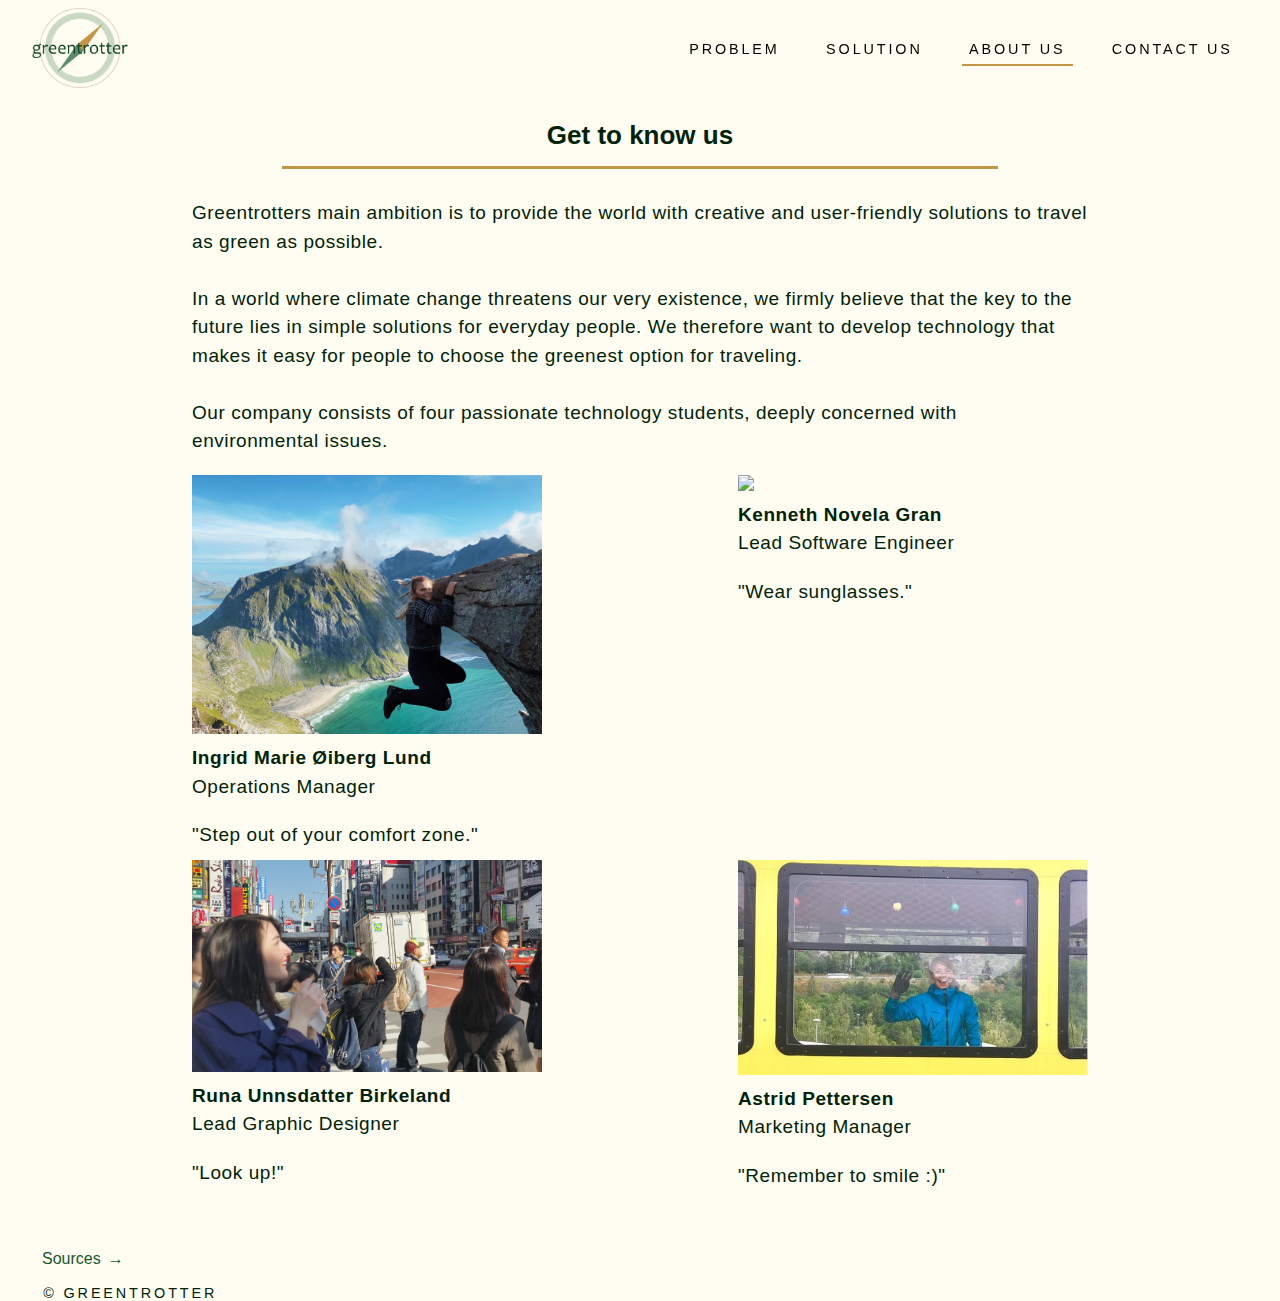
==== aboutUs.html @ f2b3f506 "travel tip update" ====
<!DOCTYPE html>
<html>
<head>
	<title>About us</title>
	<link rel="stylesheet" type="text/css" href="stylesheet.css">
</head>
<body>

	<!-- NAV BAR -->
	<header>
		<h1 class="logo"><a href="index.html"><img height="80px" src="Pictures/Logo.png" 
			alt="The Greentrotter logo, a compass with the name."></a></h1>
    	<input type="checkbox" id="nav-hamburger" class="nav-hamburger">
    	<nav>
      	 	<ul>
            	<li><a href="problem.html">Problem</a></li>
            	<li><a href="solution.html">Solution</a></li>
            	<li><a href="aboutUs.html" class="position">About us</a></li>
            	<li><a href="contactUs.html">Contact us</a></li>
        	</ul>
    	</nav>
    	<label for="nav-hamburger" class="nav-hamburger-label">
        	<span>Menu</span>
    	</label>
	</header>

	<!-- MAIN CONTENT -->
	<main>
		<div id="content">

			<div class="contentBlock">
				<h1>Get to know us</h1>
				<p>Greentrotters main ambition is to provide the world with creative and user-friendly 
					solutions to travel as green as possible. 
					<br><br>
					In a world where climate change threatens our very existence, 
					we firmly believe that the key to the future lies in simple solutions for everyday people. 
					We therefore want to develop technology that makes it easy for people to choose the greenest option for traveling. 
					<br><br>
					Our company consists of four passionate technology students, 
					deeply concerned with environmental issues. 
					<div class="flexRow">
						<div class="flexColumn widthAboutUs">
							<img src="Pictures/Ingrid.jpg">
							<p><b>Ingrid Marie Øiberg Lund</b><br>Operations Manager</p>
							<p>"Step out of your comfort zone."</p>
							<!--<p>Ingrid Marie Øiberg Lund is our manager. Her main assets are interpersonal communication and personalized leadership. She also has the general overview of the company. </p> -->
						</div>
						<div class="flexColumn widthAboutUs">
							<img src="Pictures/Kenneth.jpg">
							<p><b>Kenneth Novela Gran</b><br>Lead Software Engineer</p>
							<p>"Wear sunglasses."</p>
							<!-- <p>Kenneth Novela Gran is our chief coder, bringing technical expertise and supreme computer knowledge into the fold. </p> -->
						</div>
						<div class="flexColumn widthAboutUs">
							<img src="Pictures/Runa.jpg">
							<p><b>Runa Unnsdatter Birkeland</b><br>Lead Graphic Designer</p>
							<p>"Look up!"</p>
							<!--<p>Runa Unnsdatter Bjrønbakken Birkeland is the creative heart of the company combining graphic design with cutting edge ideas.</p>-->
						</div>
						<div class="flexColumn widthAboutUs">
							<img src="Pictures/Astrid.jpg">
							<p><b>Astrid Pettersen</b><br>Marketing Manager</p>
							<p>"Remember to smile :)"</p>
							<!--<p>Astrid Pettersen is head of marketing adding her deep understanding of costumer psychology to the group. </p>-->
						</div>
					</div>	
				</p>
			</div>

		</div>
	</main>

	<!-- FOOTER -->
	<footer>
		<div id="footerLinkButton">
			<a href="sourcesLinks.html" class="linkButton"><div>Sources</div></a>
		</div>
		<div class="stamp">
			<span>&copy; GREENTROTTER</span>
		</div>
	</footer>
</body>
</html>
---- stylesheet.css ----
/* <-- Variables --> */
:root{
	--background-Color: rgba(255,252,242,1);
	--accent-Color: rgb(195,149,68);
	--accent-Color-2: rgb(23,86,45);
	--text:rgb(0,35,7);
    --light-Green:rgb(201, 217, 196);
    --moss-Green:rgb(12, 66, 31);
    /*
    Mosegrønn: 12, 66, 31, 1
    Tekstgrønn: 1, 55, 12, 1
    Bakgrunnsbeige: 255, 252, 242, 1
    Lys mosegrønn: 201, 217, 196, 1
    Lys kobber: 195, 149, 68, 1
    */
}

/* <-- Global --> */
	body{
		background-color: var(--background-Color);
		padding: 0;
		margin: 0;
		font-family: Arial, Helvetica, sans-serif;
		color: var(--text);
	}
	main{
		margin-top: 80px;
	}
	a{
		color: var(--accent-Color-2);
		text-decoration: none;
	}

/* NAVIGATION BAR AND LOGO */
/* Teaching source: Powell, K. (May 16th 2018). Create a responsive navigation with no JS! [video].
   Found at https://www.youtube.com/watch?v=8QKOaTYvYUA&feature=emb_logo */
	header {
	    background-color: var(--background-Color);;
	    text-align: center;
	    position: fixed;
	    z-index: 999;
	    top: 0;
	    width: 100%;
	}
	
	.logo {
	    position: relative;
	    top: 0em;
	    text-align: left;
	    margin-left: 0.8em;
	    margin-top: 5px;
	    margin-bottom: 0px;
	}

    .position{
        border-bottom: solid 2px var(--accent-Color);
    }
	
	/* Hamburger-menu */
	.nav-hamburger {
	    position: absolute !important;
	    top: -9999px !important;
	    left: -9999px !important;
	}
	
	.nav-hamburger:focus ~ .nav-hamburger-label {
	    outline: 1px solid var(--background-Color);
	}
	
	.nav-hamburger-label {
	    position: absolute;
	    top: 0;
	    right: 0;
	    margin-right: 2.5em;
	    height: 100%;
	    display: flex;
	    align-items: center;
	}
	
	.nav-hamburger-label span {
	    position: relative;
	    top: 0.3em;
	    text-transform: uppercase;
	    color: black;
	    font-size: 1em;
	    letter-spacing: 0.2em;
	    font-weight: 100;
	}
	
	.nav-hamburger-label:hover{
	    cursor: pointer;
	}
	
	nav {
	    background-color: var(--background-Color);
	    position: absolute;
	    text-align: right;
	    top: 100%;
	    right: 0;
	    width: 80%;
	    transform: scale(1, 0);
	    transform-origin: top;
	    transition: transform 400ms ease-in-out;
	    z-index: 0;
	}
	
	nav ul {
	    margin: 0;
	    padding: 0;
	    list-style: none;
	}
	
	nav li {
	    margin-bottom: 1em;
	    margin-right: 2em;
	}
	
	nav a {
	    color: black;
	    z-index: 0;
	    text-decoration: none;
	    font-size: 0.9em;
	    text-transform: uppercase;
	    letter-spacing: 0.2em;
	    font-weight: 100;
	    opacity: 0;
	    transition: opacity 150ms ease-in-out;
	    padding: 0.6em;
	}
	
	nav a:hover {
	    border-radius: 4px;
	    /*background-color: rgba(50, 86, 93, 0.096); */
	    color: rgb(0, 0, 0);
        font-weight: bold;
	}
	
	.nav-hamburger:checked ~ nav {
	    transform: scale(1, 1);
	}
	
	.nav-hamburger:checked ~ nav a {
	    opacity: 1;
	    transition: opacity 250ms ease-in-out 250ms;
	}

/* RESPONSIVE RULES */  
	@media screen and (min-width: 800px) {
	/* Navigation and logo ipad */
	    .logo {
	        top: 0.1em;
	        margin-left: 1em;
	    }
	
	    .logo a {
	        font-size: 0.78em;
	    }
	
	    .nav-hamburger-label {
	        display: none;
	    }
	
	    nav {
	    position: fixed;
	    transition: none;
	    transform: scale(1,1);
	    background: none;
	    top: 2.5em;
	    display: flex;
	    justify-content: flex-end;
	    }
	
	    nav ul {
	        margin-right: 0.5em;
	        display: flex;
	    }
	
	    nav a {
	        opacity: 1;
	        font-size: 0.9em;
	        padding: 0.5em;
	        }
	    }
	    
	    @media screen and (min-width: 1300px){
	        /* Navigation and logo desktop */
	        .logo {
	            margin-left: 2.5em;
	        }
	    
	        .logo a {
	            font-size: 0.9em;
	        }
	
	        nav a {
	            margin-right: 2.5em;
	            font-size: 1em;
	            }
	    }

/* FOOTER */
    footer{
		position: relative;
		bottom: 0;
		width: 100%;
		height: 65%;
    }

	#footerLinkButton div{
		background-color: var(--background-Color);
		color: var(--accent-Color-2);
		margin-left: 2em;
	}

	#footerLinkButton div:after{
		content: "\2192";
		margin-left: 7px;
		transition: margin-left 0.2s;
	}

	#footerLinkButton div:hover:after{
		margin-left: 12px;
		transition: margin-left 0.2s;
	}

	#footerLinkButton div:hover{
		background-color: var(--accent-Color-2);
		transition: background-color 0.5s;
		color: var(--background-Color);
	}

	.stamp{
		position: relative;
		margin-left: 3em;
		margin-top: 7px;
		color: var(--text);
		font-size: 0.9em;
	    letter-spacing: 0.2em;
	    font-weight: 100;
	}

/* FRONT PAGE EXCLUSIVE */
	#frontPageImage{
		background-image: url("Pictures/pexels-archie-binamira-672358.jpg");
		height: 250px;
		width: 100%;
		background-repeat: no-repeat;
		background-size: cover;
		background-position: center;
	}
	#contactBlock{
		text-align: center;
	}

/* <-- Content Block Stuff --> */
.textCenter{
    text-align: center;
}
	#content{
		width: 70%;
		margin: auto;
		position: relative;
		top: 40px;
	}
	.contentBlock{
		margin: 20px 0;
		margin-bottom: 70px;
	}
	.contentBlock h1{
		text-align: center;
		padding-bottom: 15px;
		border-bottom: solid 3px var(--accent-Color);
		font-size: 26px;
		width: 80%;
		margin: auto;
		margin-bottom: 30px;
	}
	.contentBlock p{
		font-size: 19px;
		line-height: 1.5em;
		letter-spacing: 0.03em;
	}
	.contentBlock img{
		max-width: 100%;
	}
	.verticalAlignCenter{
		display: flex;
		flex-direction: column;
		justify-content: center;
	}
	.flexRow{
		display: flex;
		flex-direction: row;
		flex-wrap: wrap;
		justify-content: space-between;
	}
	.flexRow p{
		margin: 0; 
		margin-top:10px;
		margin-bottom: 10px;
	}
	.widthAboutUs{
		width: 100%;
	}
	.flexColumn{
		display: flex;
		flex-direction: column;
		flex-wrap: wrap;
	}

/* PROBLEM PAGE */
	.noWrap{
		flex-wrap: nowrap;
	}
	
	#goalImg{
		width: 150px;
		margin-right: 20px;
		position: relative;
		top:20px;
        margin-bottom: 15px;

	}

/* CONTACT US  */
    .contactForm{
        text-align: center;
    }
    #formContent{
        width: 70%;
        margin: auto;
        margin-top: 60px;
    }
    #formContent input[type=text]{
        padding: 5px;
        margin-bottom: 15px;
    }
    #formContent label{
        font-size: 18px;
        margin-bottom: 10px;
    }
    .formPairing{
        display: flex;
        flex-direction: column;
        text-align: center;
    }
    .formRow{
        display: flex;
        flex-direction: row;
        justify-content: space-around;
        flex-wrap: wrap;
        margin-bottom: 15px;
    }
    #centerButton{
        display: flex;
        justify-content: center;
    }
    .submit{
        display: inline-block;
        padding: 10px 20px;
        background-color: var(--accent-Color);
        border-radius:2px;
        border: none;
    
        margin-top: 18px;
    
        text-decoration: none;
        color: white;
        font-size: 18px;

        transition: background-color 0.5s;
    }
    .submit:hover{
        background-color: var(--accent-Color-2);
        transition: background-color 0.5s;

        cursor: pointer;
    }
    #message{
        width: 70%;
        margin:auto;
    }

/* <-- Button --> */
	.linkButton div{
		display: inline-block;
		padding: 10px;
		background-color: var(--accent-Color);
		border-radius:2px;
		margin-top: 10px;
		text-decoration: none;
		color: white;
		transition: background-color 0.5s;
	}
	.linkButton div:after{
		content: "\2192";
		margin-left: 7px;
		transition: margin-left 0.2s;
	}
	.linkButton div:hover:after{
		margin-left: 12px;
		transition: margin-left 0.2s;
	}
	.linkButton div:hover{
		background-color: var(--accent-Color-2);
		transition: background-color 0.5s;
	}

/* <-- Responsiveness -->*/
	@media screen and (min-width: 800px){
		#frontPageImage{
			height: 335px;
		}
		.flexRow_Over800px{
			display: flex;
			flex-direction: row;
			justify-content: space-between;
		}
		.width48_Over800px{
			width: 48%;
		}
		.widthAboutUs{
			width: 350px;
		}
        #goalImg{
            width: 600px;
        }
        #formContent input[type=text]{
            width: 100%;
        }
	}

	@media screen and (max-width: 1018px){
		.widthAboutUs{
			width: 100%;
		}
	}

	@media screen and (min-width: 1300px){
		#frontPageImage{
			height: 600px;
		}
		#content{
			width: 65%;
		}
		.contentBlock p{
			font-size: 21px;
		}
		.contentBlock h1{
			font-size: 30px;
		}
		.linkButton{
			font-size: 19px;
		}
		.widthAboutUs{
			width: 418px;
		}
        #goalImg{
            width: 400px;
        }
        #formContent input[type=text]{
            width: 260px;
        }
	}

    @media screen and (min-width: 1940px){
        .widthAboutUs{
            width: 550px;
        }
    }
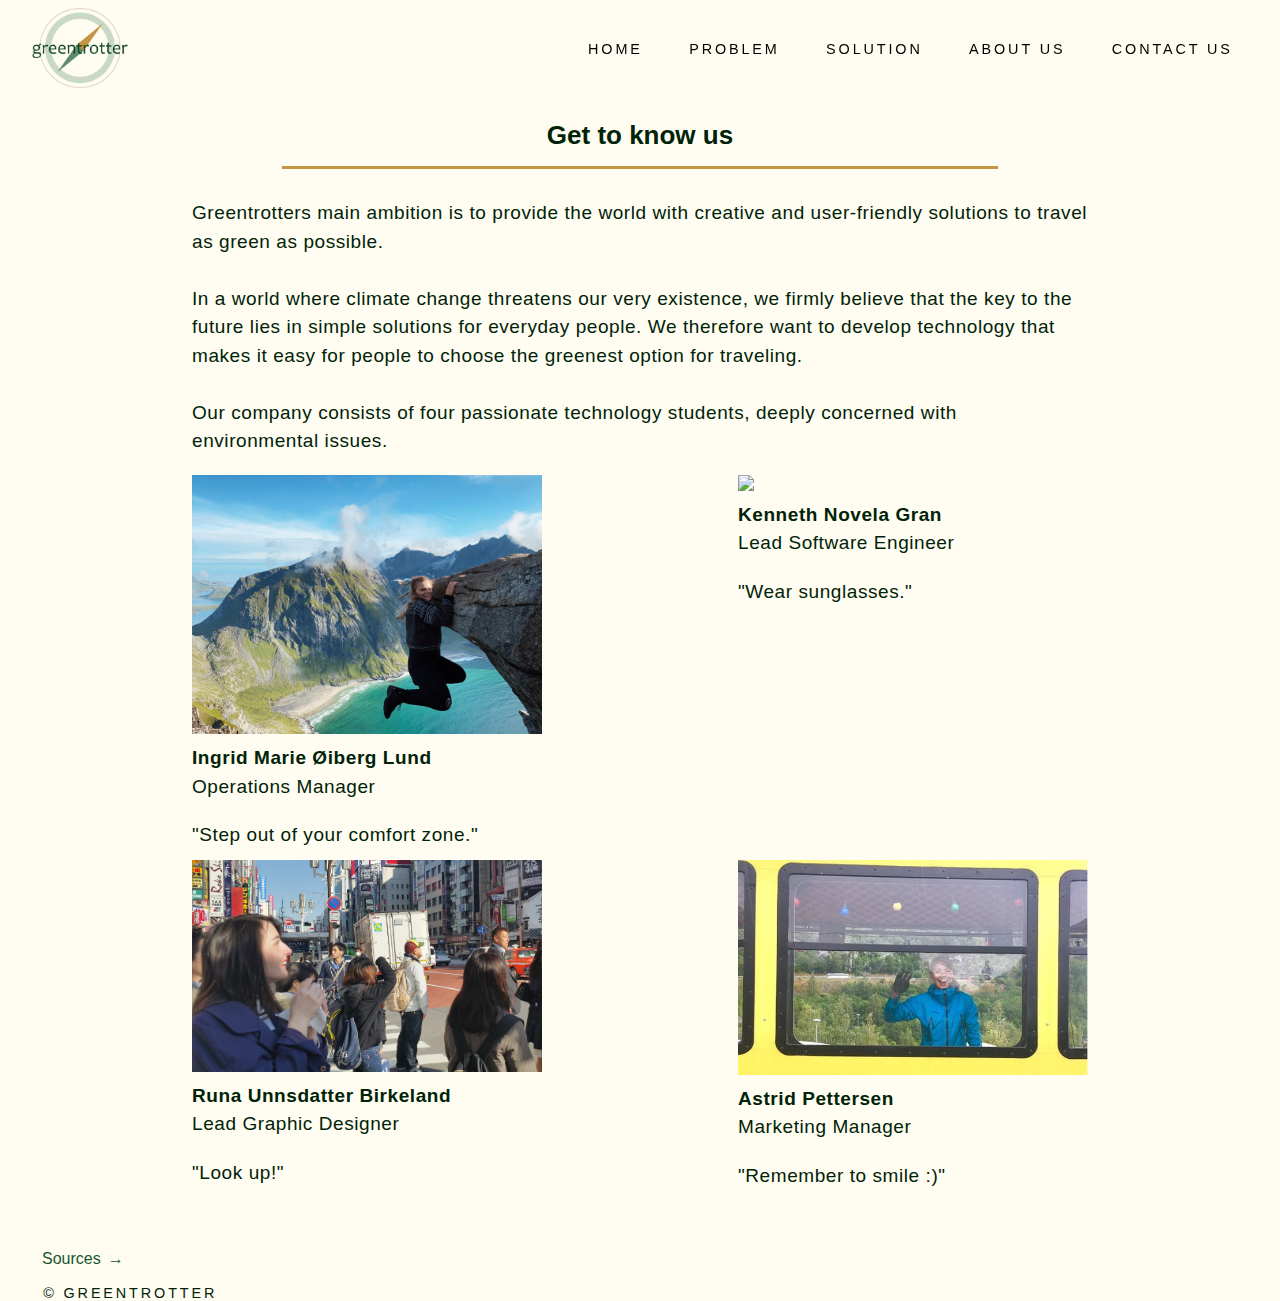
==== commit ed5c391b: "New navbar" ====
--- a/aboutUs.html
+++ b/aboutUs.html
@@ -1,6 +1,8 @@
 <!DOCTYPE html>
 <html>
 <head>
+	<meta charset="UTF-8">
+    <meta name="viewport" content="width=device-width, initial-scale=1.0">
 	<title>About us</title>
 	<link rel="stylesheet" type="text/css" href="stylesheet.css">
 </head>
@@ -9,19 +11,18 @@
 	<!-- NAV BAR -->
 	<header>
 		<h1 class="logo"><a href="index.html"><img height="80px" src="Pictures/Logo.png" 
-			alt="The Greentrotter logo, a compass with the name."></a></h1>
-    	<input type="checkbox" id="nav-hamburger" class="nav-hamburger">
-    	<nav>
-      	 	<ul>
-            	<li><a href="problem.html">Problem</a></li>
-            	<li><a href="solution.html">Solution</a></li>
-            	<li><a href="aboutUs.html" class="position">About us</a></li>
-            	<li><a href="contactUs.html">Contact us</a></li>
-        	</ul>
-    	</nav>
-    	<label for="nav-hamburger" class="nav-hamburger-label">
-        	<span>Menu</span>
-    	</label>
+			alt="The Greentrotter logo, a compass with the Greentrotter name."></a></h1>
+		<input type="checkbox" id="nav-hamburger" class="nav-hamburger">
+		<nav>
+			<ul>
+				<li><a href="index.html">Home</a></li>   
+				<li><a href="problem.html">Problem</a></li>
+				<li><a href="solution.html">Solution</a></li>
+				<li><a href="aboutUs.html">About us</a></li>
+				<li><a href="contactUs.html">Contact us</a></li>
+			</ul>
+		</nav>
+		<label for="nav-hamburger" class="nav-hamburger-label"><span>Menu</span></label>
 	</header>
 
 	<!-- MAIN CONTENT -->
--- a/stylesheet.css
+++ b/stylesheet.css
@@ -145,7 +145,7 @@
 	}
 
 /* RESPONSIVE RULES */  
-	@media screen and (min-width: 800px) {
+	@media screen and (min-width: 870px) {
 	/* Navigation and logo ipad */
 	    .logo {
 	        top: 0.1em;
@@ -210,6 +210,7 @@
 		background-color: var(--background-Color);
 		color: var(--accent-Color-2);
 		margin-left: 2em;
+
 	}
 
 	#footerLinkButton div:after{
@@ -319,7 +320,10 @@
 		position: relative;
 		top:20px;
         margin-bottom: 15px;
-
+	}
+
+	.contentBlock sup{
+		font-size: 0.5em;
 	}
 
 /* CONTACT US  */
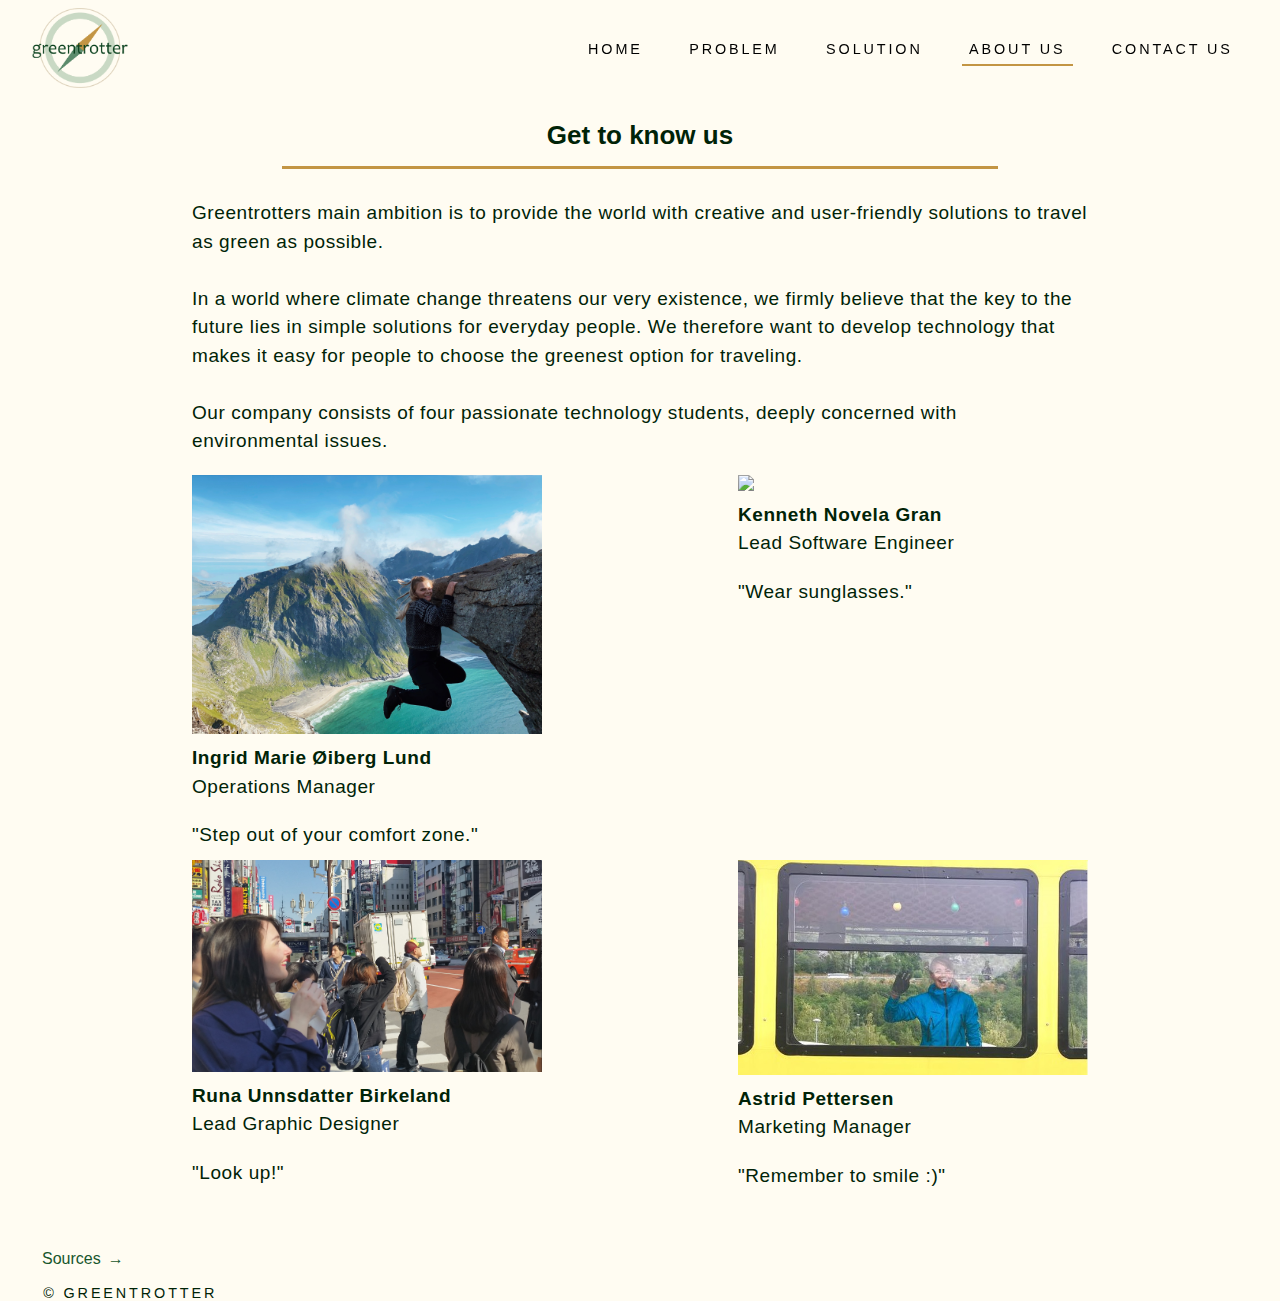
==== commit 680e4516: "Changing Pictures" ====
--- a/aboutUs.html
+++ b/aboutUs.html
@@ -1,5 +1,5 @@
 <!DOCTYPE html>
-<html>
+<html lang="en">
 <head>
 	<meta charset="UTF-8">
     <meta name="viewport" content="width=device-width, initial-scale=1.0">
@@ -18,7 +18,7 @@
 				<li><a href="index.html">Home</a></li>   
 				<li><a href="problem.html">Problem</a></li>
 				<li><a href="solution.html">Solution</a></li>
-				<li><a href="aboutUs.html">About us</a></li>
+				<li><a class="position" href="aboutUs.html">About us</a></li>
 				<li><a href="contactUs.html">Contact us</a></li>
 			</ul>
 		</nav>
--- a/stylesheet.css
+++ b/stylesheet.css
@@ -242,8 +242,8 @@
 
 /* FRONT PAGE EXCLUSIVE */
 	#frontPageImage{
-		background-image: url("Pictures/pexels-archie-binamira-672358.jpg");
-		height: 250px;
+		background-image: url("Pictures/tog3.jpg");
+		height: 260px;
 		width: 100%;
 		background-repeat: no-repeat;
 		background-size: cover;
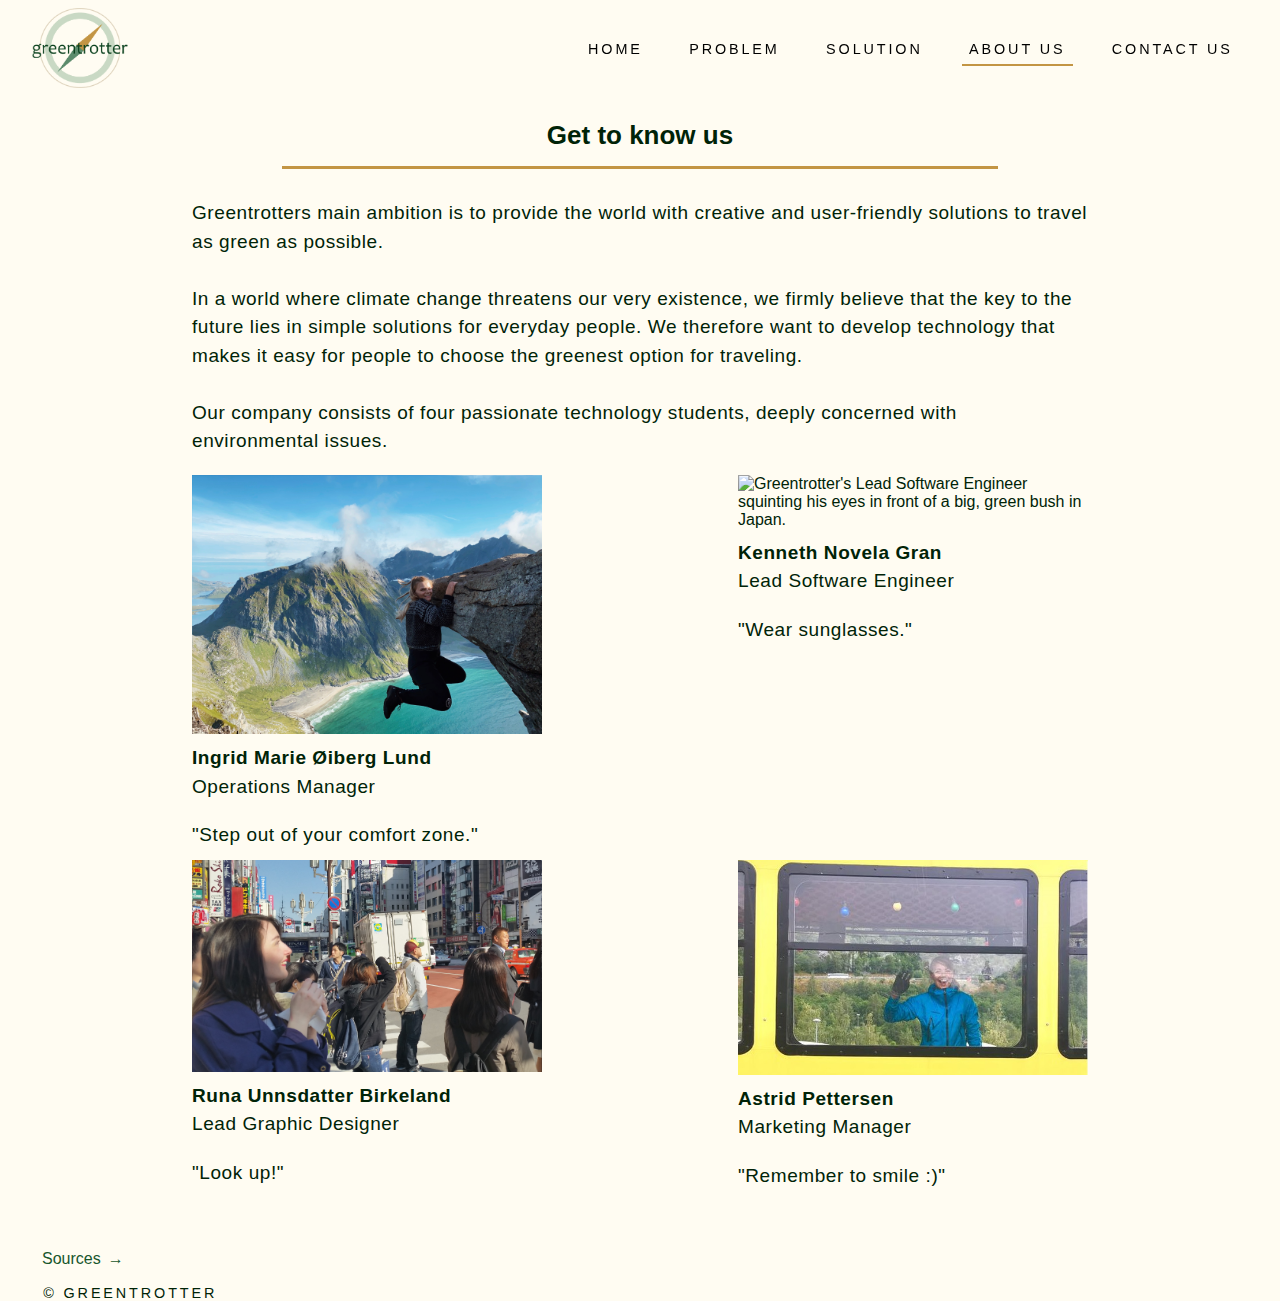
==== commit fc145f8c: "alt tekst" ====
--- a/aboutUs.html
+++ b/aboutUs.html
@@ -42,25 +42,27 @@
 					deeply concerned with environmental issues. 
 					<div class="flexRow">
 						<div class="flexColumn widthAboutUs">
-							<img src="Pictures/Ingrid.jpg">
+							<img src="Pictures/Ingrid.jpg" 
+							alt="Greentrotter's Operations Manager Ingrid hanging from a cliff in Lofoten, Norway.">
 							<p><b>Ingrid Marie Øiberg Lund</b><br>Operations Manager</p>
 							<p>"Step out of your comfort zone."</p>
 							<!--<p>Ingrid Marie Øiberg Lund is our manager. Her main assets are interpersonal communication and personalized leadership. She also has the general overview of the company. </p> -->
 						</div>
 						<div class="flexColumn widthAboutUs">
-							<img src="Pictures/Kenneth.jpg">
+							<img src="Pictures/Kenneth.jpg"
+							alt="Greentrotter's Lead Software Engineer squinting his eyes in front of a big, green bush in Japan.">
 							<p><b>Kenneth Novela Gran</b><br>Lead Software Engineer</p>
 							<p>"Wear sunglasses."</p>
 							<!-- <p>Kenneth Novela Gran is our chief coder, bringing technical expertise and supreme computer knowledge into the fold. </p> -->
 						</div>
 						<div class="flexColumn widthAboutUs">
-							<img src="Pictures/Runa.jpg">
+							<img src="Pictures/Runa.jpg" alt="Greentrotter's Lead Graphic Designer looking up at tall, comercial buildings in Japan.">
 							<p><b>Runa Unnsdatter Birkeland</b><br>Lead Graphic Designer</p>
 							<p>"Look up!"</p>
 							<!--<p>Runa Unnsdatter Bjrønbakken Birkeland is the creative heart of the company combining graphic design with cutting edge ideas.</p>-->
 						</div>
 						<div class="flexColumn widthAboutUs">
-							<img src="Pictures/Astrid.jpg">
+							<img src="Pictures/Astrid.jpg" alt="Greentrotter's Marketing Manager smiling and waving through the window of what looks like a yellow train.">
 							<p><b>Astrid Pettersen</b><br>Marketing Manager</p>
 							<p>"Remember to smile :)"</p>
 							<!--<p>Astrid Pettersen is head of marketing adding her deep understanding of costumer psychology to the group. </p>-->
--- a/stylesheet.css
+++ b/stylesheet.css
@@ -5,14 +5,8 @@
 	--accent-Color-2: rgb(23,86,45);
 	--text:rgb(0,35,7);
     --light-Green:rgb(201, 217, 196);
-    --moss-Green:rgb(12, 66, 31);
-    /*
-    Mosegrønn: 12, 66, 31, 1
-    Tekstgrønn: 1, 55, 12, 1
-    Bakgrunnsbeige: 255, 252, 242, 1
-    Lys mosegrønn: 201, 217, 196, 1
-    Lys kobber: 195, 149, 68, 1
-    */
+	--moss-Green:rgb(12, 66, 31);
+	--input-background: rgb(255,253,247);
 }
 
 /* <-- Global --> */
@@ -253,7 +247,7 @@
 		text-align: center;
 	}
 
-/* <-- Content Block Stuff --> */
+/* <-- Content Block--> */
 .textCenter{
     text-align: center;
 }
@@ -326,64 +320,140 @@
 		font-size: 0.5em;
 	}
 
+/*SOLUTION PAGE*/
+
+	#appContent{
+		position: relative;
+		top: 40px;
+	}
+
+	#appContent h1{
+		width: 55%;
+	}
+
+	.appBlock{
+		display: flex;
+		flex-direction: row;
+		align-items: center;
+		justify-content: center;
+		margin: 0 2em 2em;
+	}
+
+	.appBlock p{
+		width: 50%;
+		padding: 2em;
+		font-size: 14px;
+		line-height: 1.5em;
+		letter-spacing: 0.03em;
+	}
+
+	.appBlock sup{
+		font-size: 0.5em;
+	}
+
+	.appBlock img{
+		width: 30%;
+		padding: 2em;
+	}
+
+	.appBlockNewSection{
+		display: flex;
+		flex-direction: row;
+		align-items: center;
+		justify-content: center;
+		margin: 2em;
+	}
+
+	#appBlockGreen{
+		background-color: var(--light-Green);
+		margin-left: 0;
+		margin-right: 0;
+	}
+
+	.appBlockFinal{
+		margin-left: 6em;
+		margin-right: 6em;
+		font-size: 19px;
+		line-height: 1.5em;
+		letter-spacing: 0.03em;
+	}
+
+	.appFinalImage{
+		margin-bottom: 2em;
+	}
+
 /* CONTACT US  */
     .contactForm{
         text-align: center;
-    }
+	}
+	
     #formContent{
-        width: 70%;
+        width: 50%;
         margin: auto;
         margin-top: 60px;
-    }
+	}
+	
     #formContent input[type=text]{
         padding: 5px;
-        margin-bottom: 15px;
-    }
+		margin-bottom: 15px;
+		background-color: var(--input-background);
+		border: solid 1px var(--accent-Color);
+		border-radius: 2px;
+		color: var(--text);
+		height: 2em;
+	}
+	
     #formContent label{
         font-size: 18px;
         margin-bottom: 10px;
-    }
+	}
+	
     .formPairing{
         display: flex;
         flex-direction: column;
         text-align: center;
-    }
+	}
+	
     .formRow{
         display: flex;
-        flex-direction: row;
+        flex-direction: column;
         justify-content: space-around;
         flex-wrap: wrap;
         margin-bottom: 15px;
-    }
+	}
+	
     #centerButton{
         display: flex;
         justify-content: center;
-    }
+	}
+	
     .submit{
         display: inline-block;
         padding: 10px 20px;
         background-color: var(--accent-Color);
         border-radius:2px;
         border: none;
-    
         margin-top: 18px;
-    
         text-decoration: none;
         color: white;
         font-size: 18px;
-
         transition: background-color 0.5s;
-    }
+	}
+	
     .submit:hover{
         background-color: var(--accent-Color-2);
         transition: background-color 0.5s;
-
         cursor: pointer;
-    }
+	}
+	
     #message{
-        width: 70%;
-        margin:auto;
-    }
+        width: 100%;
+		margin:auto;
+		background-color: var(--input-background);
+		border: solid 1px var(--accent-Color);
+		border-radius: 2px;
+		color: var(--text);
+	}
 
 /* <-- Button --> */
 	.linkButton div{
@@ -411,6 +481,28 @@
 	}
 
 /* <-- Responsiveness -->*/
+	@media screen and (min-width: 550px){
+
+		.appBlock p{
+			font-size: 16px;
+			line-height: 1.5em;
+			letter-spacing: 0.03em;
+		}
+	}
+
+	@media screen and (min-width: 700px){
+
+		.appBlock img{
+			width: 25% !important;
+		}
+
+		.appBlock p{
+			font-size: 17px;
+			line-height: 1.5em;
+			letter-spacing: 0.03em;
+		}
+	}
+
 	@media screen and (min-width: 800px){
 		#frontPageImage{
 			height: 335px;
@@ -431,7 +523,20 @@
         }
         #formContent input[type=text]{
             width: 100%;
-        }
+		}
+	}
+
+	@media screen and (min-width: 900px){
+
+		.appBlock img{
+			width: 15% !important;
+		}
+
+		.appBlock p{
+			font-size: 18px;
+			line-height: 1.5em;
+			letter-spacing: 0.03em;
+		}
 	}
 
 	@media screen and (max-width: 1018px){
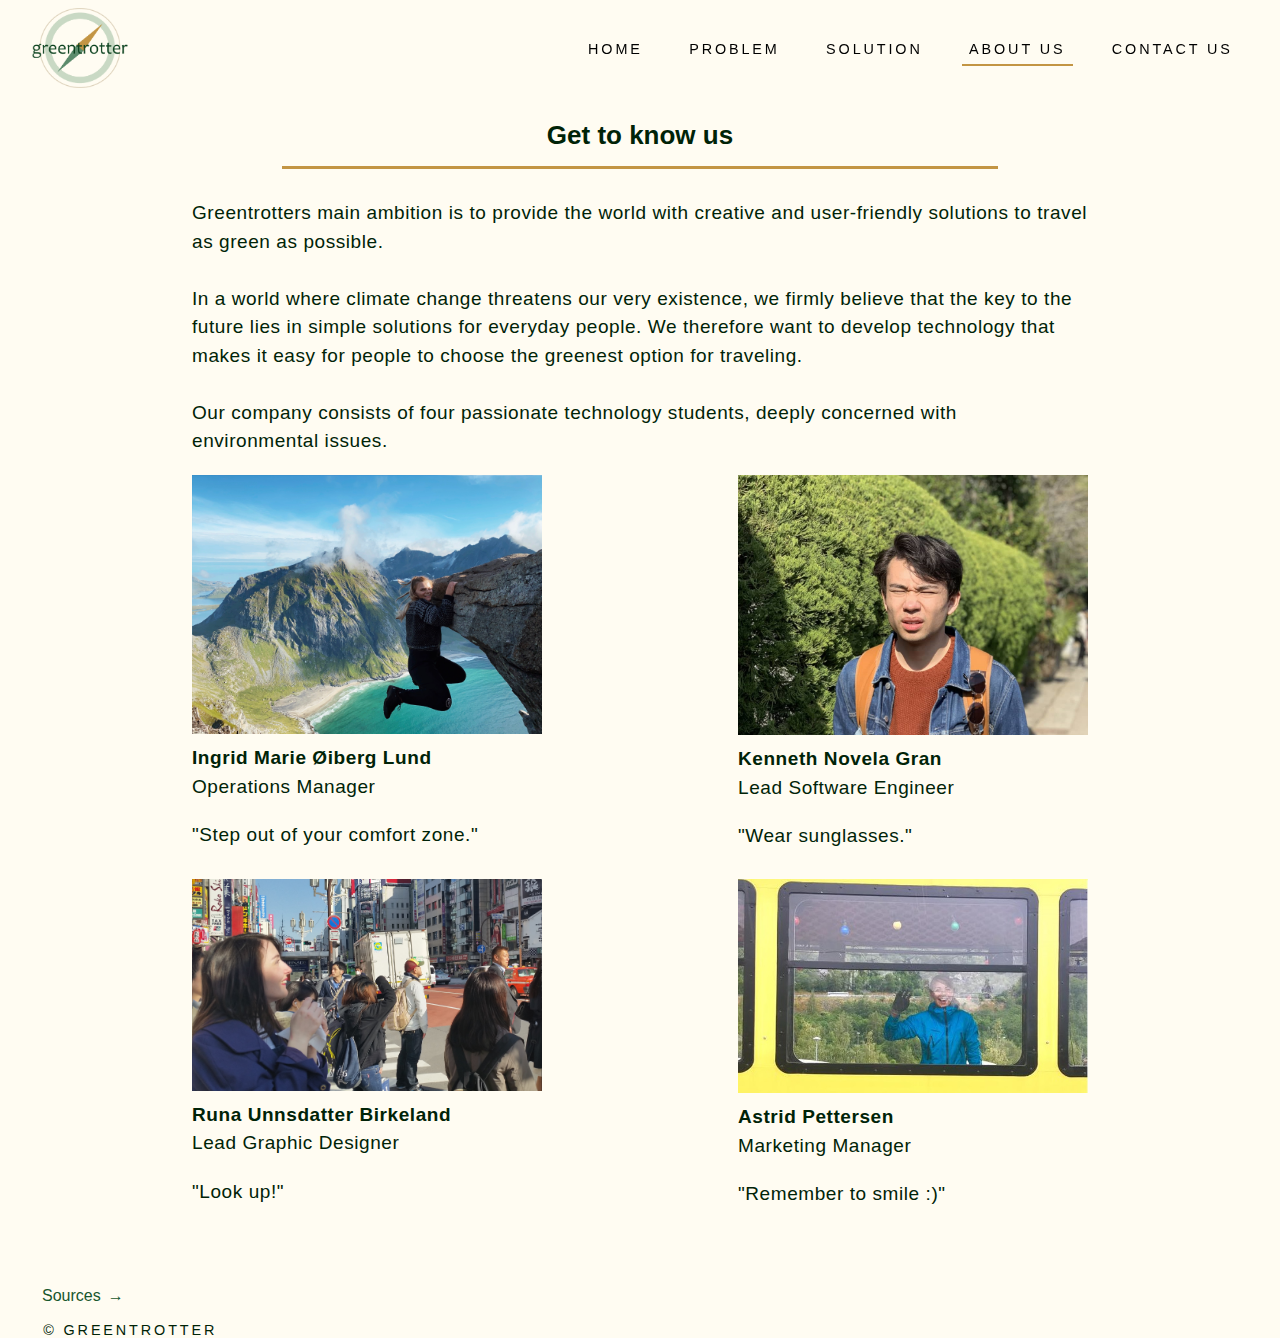
==== commit 61780c8a: "Kenneth er tilbake" ====
--- a/aboutUs.html
+++ b/aboutUs.html
@@ -45,26 +45,25 @@
 							<img src="Pictures/Ingrid.jpg" 
 							alt="Greentrotter's Operations Manager Ingrid hanging from a cliff in Lofoten, Norway.">
 							<p><b>Ingrid Marie Øiberg Lund</b><br>Operations Manager</p>
-							<p>"Step out of your comfort zone."</p>
+							<p>"Step out of your comfort zone."</p><br>
 							<!--<p>Ingrid Marie Øiberg Lund is our manager. Her main assets are interpersonal communication and personalized leadership. She also has the general overview of the company. </p> -->
 						</div>
 						<div class="flexColumn widthAboutUs">
-							<img src="Pictures/Kenneth.jpg"
-							alt="Greentrotter's Lead Software Engineer squinting his eyes in front of a big, green bush in Japan.">
+							<img src="Pictures/Ken.jpg" alt="Greentrotter's Lead Software Engineer squinting his eyes in front of a big, green bush in Japan.">
 							<p><b>Kenneth Novela Gran</b><br>Lead Software Engineer</p>
-							<p>"Wear sunglasses."</p>
+							<p>"Wear sunglasses."</p><br>
 							<!-- <p>Kenneth Novela Gran is our chief coder, bringing technical expertise and supreme computer knowledge into the fold. </p> -->
 						</div>
 						<div class="flexColumn widthAboutUs">
 							<img src="Pictures/Runa.jpg" alt="Greentrotter's Lead Graphic Designer looking up at tall, comercial buildings in Japan.">
 							<p><b>Runa Unnsdatter Birkeland</b><br>Lead Graphic Designer</p>
-							<p>"Look up!"</p>
+							<p>"Look up!"</p><br>
 							<!--<p>Runa Unnsdatter Bjrønbakken Birkeland is the creative heart of the company combining graphic design with cutting edge ideas.</p>-->
 						</div>
 						<div class="flexColumn widthAboutUs">
 							<img src="Pictures/Astrid.jpg" alt="Greentrotter's Marketing Manager smiling and waving through the window of what looks like a yellow train.">
 							<p><b>Astrid Pettersen</b><br>Marketing Manager</p>
-							<p>"Remember to smile :)"</p>
+							<p>"Remember to smile :)"</p><br>
 							<!--<p>Astrid Pettersen is head of marketing adding her deep understanding of costumer psychology to the group. </p>-->
 						</div>
 					</div>	
--- a/stylesheet.css
+++ b/stylesheet.css
@@ -248,9 +248,9 @@
 	}
 
 /* <-- Content Block--> */
-.textCenter{
+	.textCenter{
     text-align: center;
-}
+	}
 	#content{
 		width: 70%;
 		margin: auto;
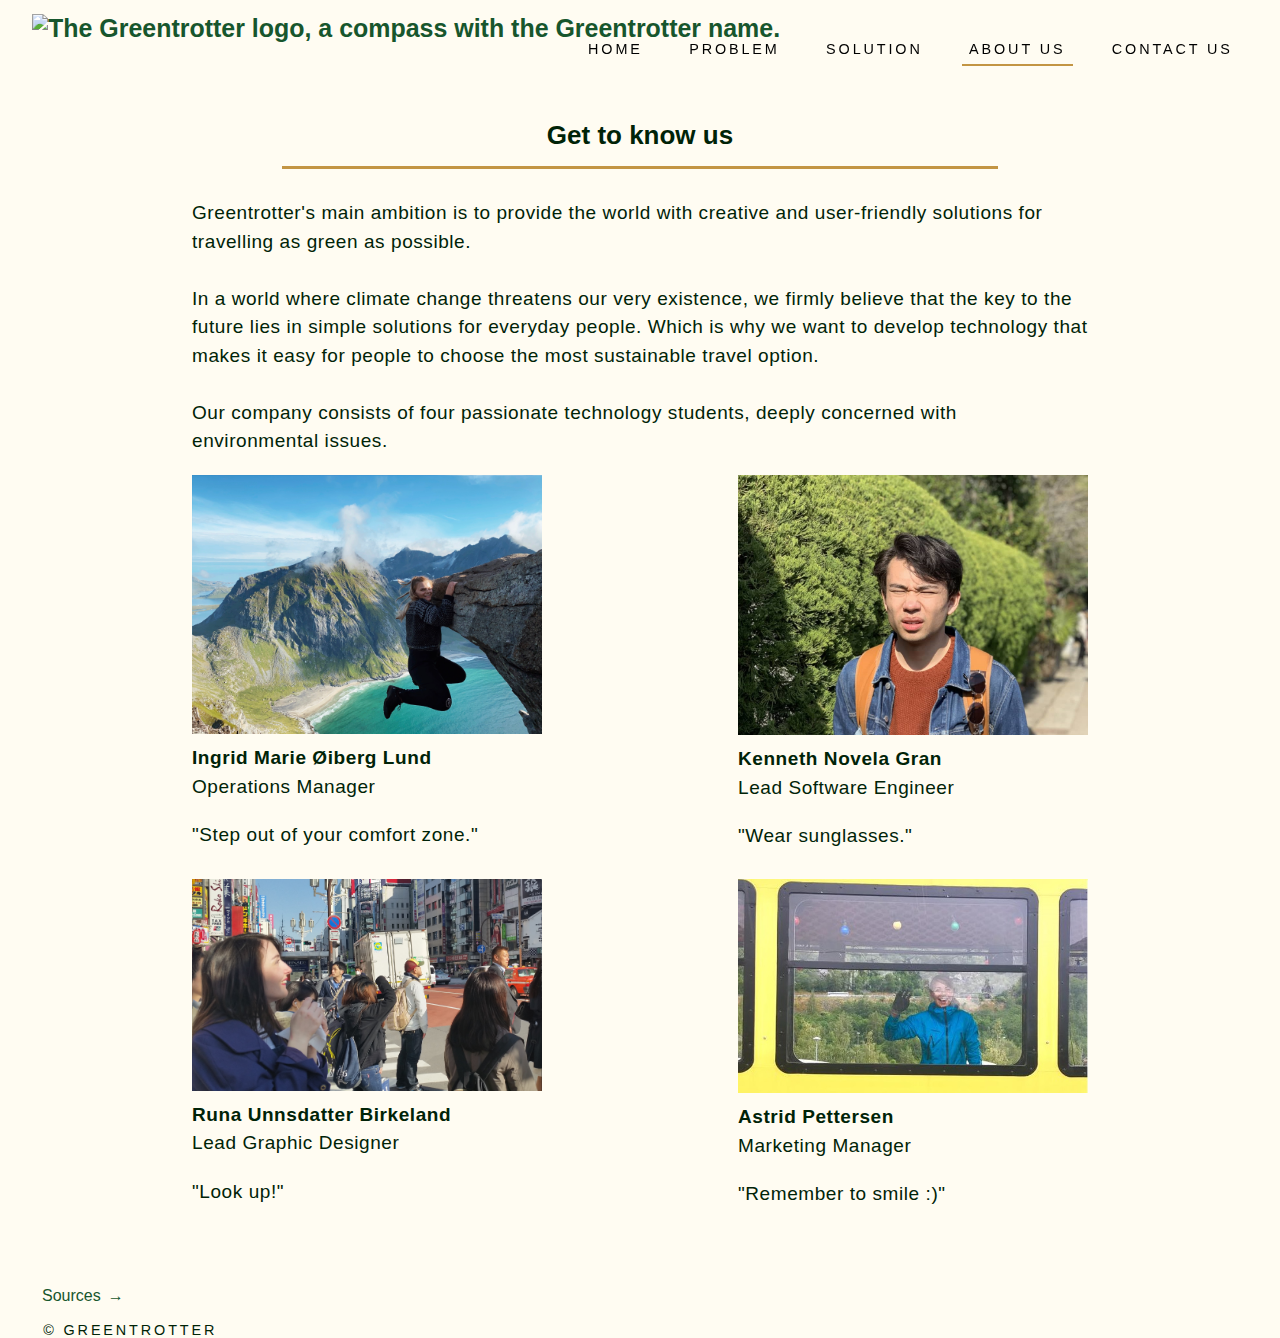
==== commit 584938a0: "logo" ====
--- a/aboutUs.html
+++ b/aboutUs.html
@@ -10,7 +10,7 @@
 
 	<!-- NAV BAR -->
 	<header>
-		<h1 class="logo"><a href="index.html"><img height="80px" src="Pictures/Logo.png" 
+		<h1 class="logo"><a href="index.html"><img height="80px" src="Pictures/Logo2.png" 
 			alt="The Greentrotter logo, a compass with the Greentrotter name."></a></h1>
 		<input type="checkbox" id="nav-hamburger" class="nav-hamburger">
 		<nav>
@@ -31,12 +31,12 @@
 
 			<div class="contentBlock">
 				<h1>Get to know us</h1>
-				<p>Greentrotters main ambition is to provide the world with creative and user-friendly 
-					solutions to travel as green as possible. 
+				<p>Greentrotter's main ambition is to provide the world with creative and user-friendly 
+					solutions for travelling as green as possible. 
 					<br><br>
 					In a world where climate change threatens our very existence, 
 					we firmly believe that the key to the future lies in simple solutions for everyday people. 
-					We therefore want to develop technology that makes it easy for people to choose the greenest option for traveling. 
+					Which is why we want to develop technology that makes it easy for people to choose the most sustainable travel option. 
 					<br><br>
 					Our company consists of four passionate technology students, 
 					deeply concerned with environmental issues. 
--- a/stylesheet.css
+++ b/stylesheet.css
@@ -336,12 +336,12 @@
 		flex-direction: row;
 		align-items: center;
 		justify-content: center;
-		margin: 0 2em 2em;
+		margin: 0 1em 1em;
 	}
 
 	.appBlock p{
 		width: 50%;
-		padding: 2em;
+		padding: 0.5em;
 		font-size: 14px;
 		line-height: 1.5em;
 		letter-spacing: 0.03em;
@@ -353,7 +353,7 @@
 
 	.appBlock img{
 		width: 30%;
-		padding: 2em;
+		padding: 2em 0.5em 2em; 
 	}
 
 	.appBlockNewSection{
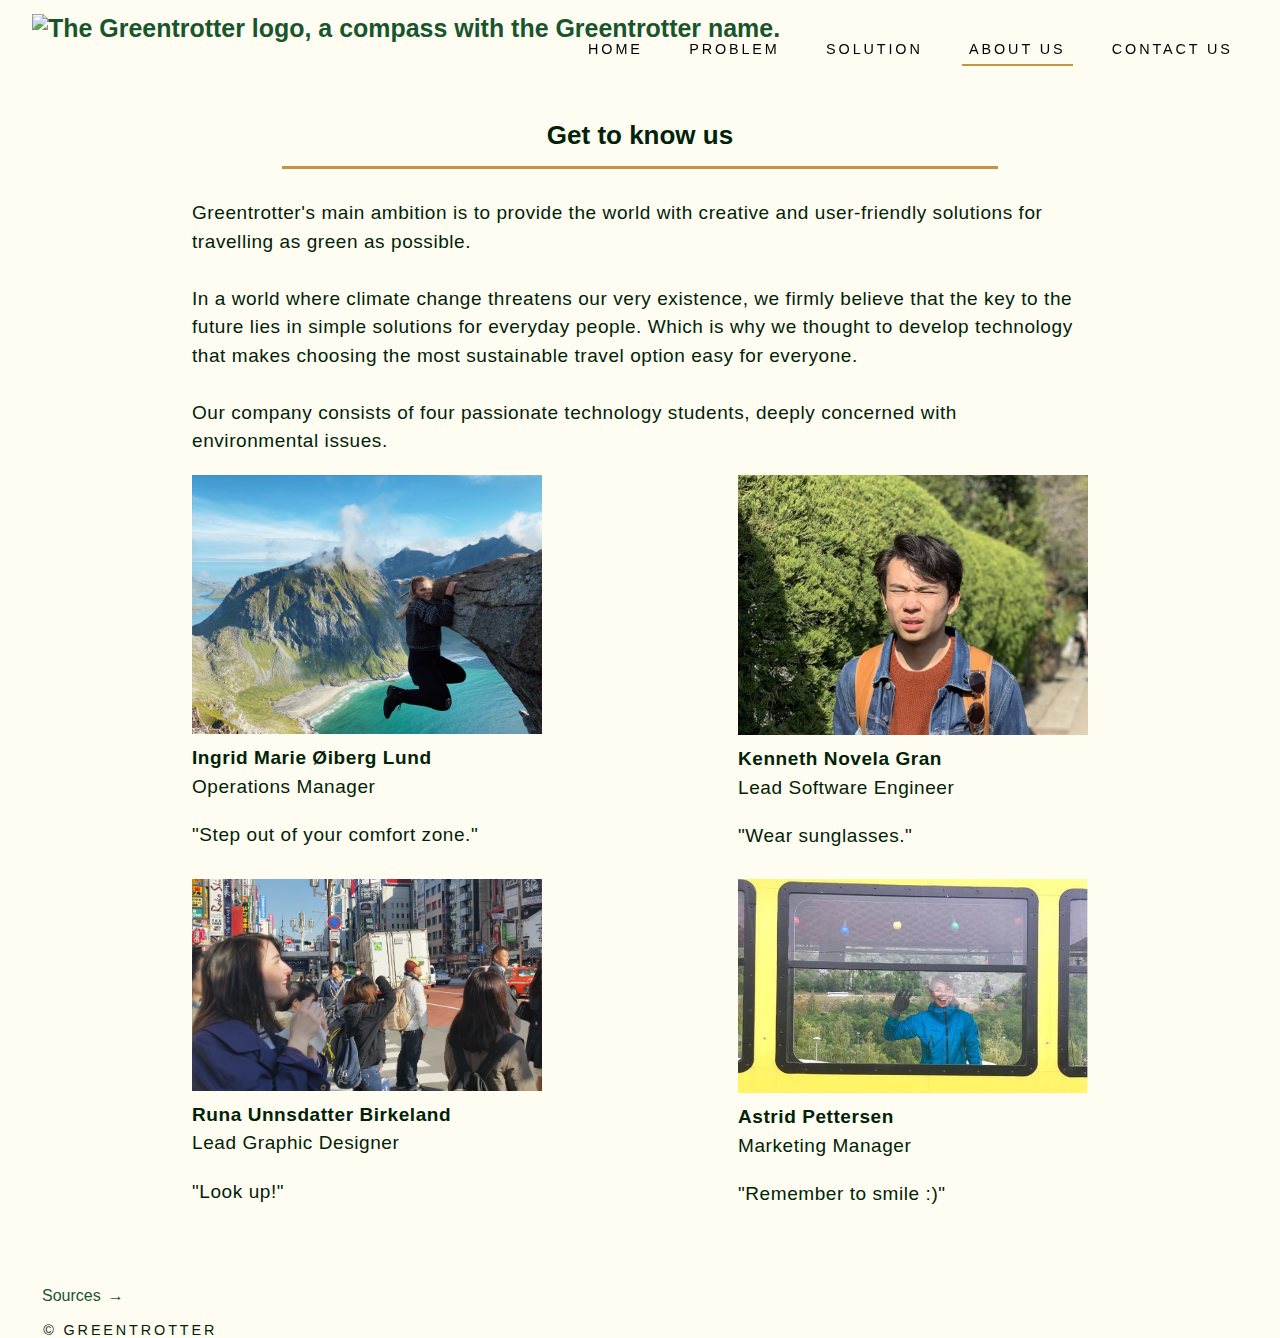
==== commit 68f9d312: "Update aboutUs.html" ====
--- a/aboutUs.html
+++ b/aboutUs.html
@@ -36,7 +36,7 @@
 					<br><br>
 					In a world where climate change threatens our very existence, 
 					we firmly believe that the key to the future lies in simple solutions for everyday people. 
-					Which is why we want to develop technology that makes it easy for people to choose the most sustainable travel option. 
+					Which is why we thought to develop technology that makes choosing the most sustainable travel option easy for everyone. 
 					<br><br>
 					Our company consists of four passionate technology students, 
 					deeply concerned with environmental issues. 
--- a/stylesheet.css
+++ b/stylesheet.css
@@ -236,7 +236,7 @@
 
 /* FRONT PAGE EXCLUSIVE */
 	#frontPageImage{
-		background-image: url("Pictures/tog3.jpg");
+		background-image: url("Pictures/Train.jpg");
 		height: 260px;
 		width: 100%;
 		background-repeat: no-repeat;
@@ -536,6 +536,8 @@
 			font-size: 18px;
 			line-height: 1.5em;
 			letter-spacing: 0.03em;
+			padding-left: 1em;
+			padding-right: 1em;
 		}
 	}
 
